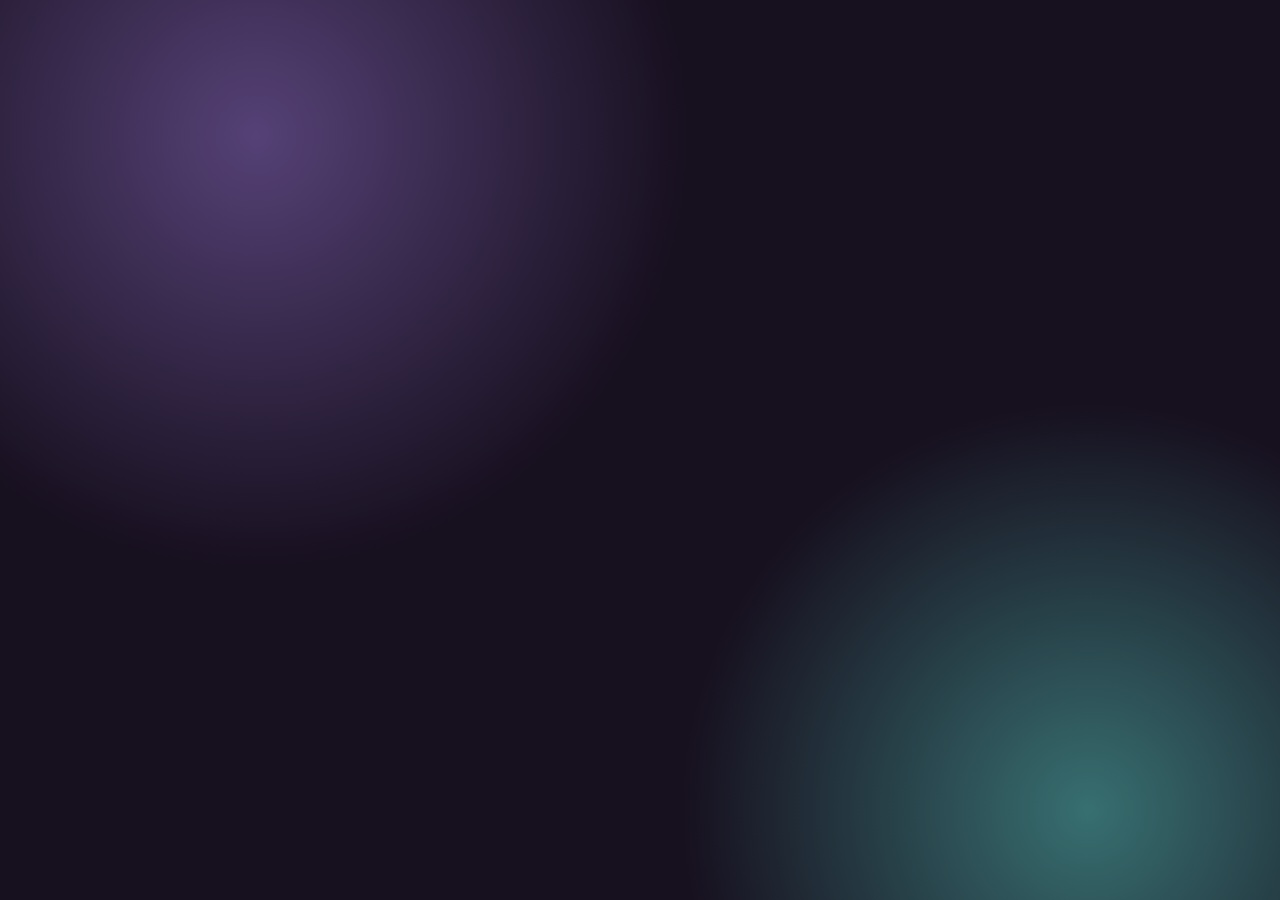
==== game.html @ 6e31cb01 "feat: add playable board game interface" ====
<!doctype html>
<html lang="en">
<head>
  <meta charset="UTF-8">
  <meta name="viewport" content="width=device-width, initial-scale=1.0, viewport-fit=cover">
  <meta name="theme-color" content="#191327">
  <title>Don't Take My Gummies! — Game</title>
  <link rel="stylesheet" href="css/game.css">
</head>
<body>
  <main id="game-root" aria-live="polite"></main>
  <script type="module" src="js/game.mjs"></script>
</body>
</html>
---- css/game.css ----
:root {
  --player-red: #ef5b67;
  --player-green: #54c99b;
  --player-blue: #5b9ff0;
  --player-yellow: #f4c542;
  --ink: #f9f4ff;
  --muted: #c9c0d8;
  --panel: rgba(28, 20, 46, 0.94);
  --line: rgba(255, 255, 255, 0.18);
  --shadow: 0 18px 48px rgba(6, 2, 15, 0.45);
}

* { box-sizing: border-box; }

html, body, #game-root { min-height: 100%; margin: 0; }

body {
  color: var(--ink);
  font-family: Arial, "Noto Sans KR", sans-serif;
  background: radial-gradient(circle at 20% 15%, #554176 0, transparent 34%),
    radial-gradient(circle at 85% 90%, #376f70 0, transparent 30%), #17101f;
}

button, select { font: inherit; }
button { cursor: pointer; }
button:disabled { cursor: not-allowed; opacity: 0.48; }

.game-shell, .setup-screen {
  min-height: 100dvh;
  display: grid;
  place-items: center;
  padding: clamp(10px, 2vw, 28px);
}

.board {
  width: min(96vw, 94dvh, 940px);
  aspect-ratio: 1;
  display: grid;
  grid-template: repeat(7, minmax(0, 1fr)) / repeat(7, minmax(0, 1fr));
  gap: clamp(2px, 0.45vw, 6px);
  padding: clamp(4px, 0.8vw, 10px);
  border: 1px solid rgba(255, 255, 255, 0.32);
  border-radius: clamp(16px, 3vw, 34px);
  background: rgba(13, 8, 25, 0.76);
  box-shadow: var(--shadow);
}

.tile {
  position: relative;
  min-width: 0;
  min-height: 0;
  display: grid;
  align-content: start;
  gap: 2px;
  overflow: hidden;
  padding: clamp(3px, 0.7vw, 9px);
  border: 1px solid var(--line);
  border-radius: clamp(7px, 1.2vw, 13px);
  background: #322447;
  color: var(--ink);
}

.tile--territory { background: linear-gradient(145deg, #3d2961, #293153); }
.tile--job { background: linear-gradient(145deg, #20465a, #27355a); }
.tile--event { background: linear-gradient(145deg, #613252, #402553); }
.tile--corner { align-content: center; justify-items: center; text-align: center; border-color: rgba(255, 220, 123, 0.65); background: linear-gradient(145deg, #77502b, #472e5d); }
.tile--blackjack, .tile--dice-game { background: linear-gradient(145deg, #5a3149, #322342); }

.tile__symbol { color: #ffe27a; font-size: clamp(12px, 1.7vw, 23px); line-height: 1; }
.tile__label { overflow: hidden; font-size: clamp(7px, 1.05vw, 13px); font-weight: 700; line-height: 1.08; text-overflow: ellipsis; }
.tile__owner { width: max-content; max-width: 100%; overflow: hidden; padding: 1px 4px; border-left: 3px solid var(--owner-color); border-radius: 3px; color: #f8efff; font-size: clamp(6px, 0.8vw, 10px); font-weight: 700; text-overflow: ellipsis; white-space: nowrap; }
.tile__markers { position: absolute; right: 3px; bottom: 3px; display: flex; flex-wrap: wrap; justify-content: end; gap: 2px; max-width: 75%; }

.player-marker {
  width: clamp(16px, 2.1vw, 28px);
  aspect-ratio: 1;
  display: inline-grid;
  place-items: center;
  overflow: hidden;
  border: 2px solid var(--player-color);
  border-radius: 50%;
  background: var(--player-color);
  color: #1c1426;
  font-size: 10px;
  font-weight: 800;
  box-shadow: 0 2px 7px rgba(0, 0, 0, 0.42);
}
.player-marker__avatar { width: 100%; height: 100%; object-fit: cover; }

.board-center {
  grid-area: 2 / 2 / 7 / 7;
  min-width: 0;
  display: flex;
  flex-direction: column;
  gap: clamp(5px, 0.8vw, 10px);
  overflow: auto;
  padding: clamp(8px, 1.6vw, 20px);
  border: 1px solid var(--line);
  border-radius: clamp(12px, 2vw, 24px);
  background: var(--panel);
}

.board-center__eyebrow, .setup-screen__eyebrow, .result-overlay__eyebrow { margin: 0; color: #ffe27a; font-size: clamp(9px, 1.2vw, 13px); font-weight: 800; letter-spacing: 0.1em; text-transform: uppercase; }

.player-status-list { display: grid; grid-template-columns: repeat(2, minmax(0, 1fr)); gap: 5px; margin: 0; padding: 0; list-style: none; }
.player-status { min-width: 0; display: flex; align-items: center; gap: 5px; padding: 4px; border-left: 3px solid var(--player-color); border-radius: 6px; background: rgba(255, 255, 255, 0.055); }
.player-status--active { background: color-mix(in srgb, var(--player-color) 23%, transparent); }
.player-status__text { min-width: 0; overflow: hidden; font-size: clamp(8px, 1vw, 12px); line-height: 1.15; text-overflow: ellipsis; white-space: nowrap; }
.player-status__jail { margin-left: auto; color: #ffb8b8; font-size: 9px; font-weight: 700; }

.dice { display: flex; align-items: center; gap: 6px; }
.die { width: clamp(25px, 3vw, 37px); aspect-ratio: 1; display: grid; place-items: center; border-radius: 8px; background: #f8f4ff; color: #291a3b; font-size: clamp(14px, 2vw, 23px); font-weight: 900; box-shadow: 0 3px 0 #a994c8; }
.dice__total { margin-left: 3px; color: var(--muted); font-size: clamp(10px, 1.2vw, 14px); font-weight: 700; }

.action-panel { padding: clamp(7px, 1vw, 12px); border: 1px solid rgba(255, 226, 122, 0.32); border-radius: 10px; background: rgba(255, 255, 255, 0.055); }
.action-panel__title { margin: 0; font-size: clamp(14px, 1.65vw, 20px); }
.action-panel__message { margin: 4px 0 8px; color: var(--muted); font-size: clamp(10px, 1.2vw, 14px); line-height: 1.3; }
.action-panel__controls { display: flex; flex-wrap: wrap; gap: 6px; align-items: center; }

.button, .count-button, .character-card { border: 1px solid rgba(255, 255, 255, 0.28); border-radius: 9px; color: var(--ink); background: #39274f; font-weight: 800; transition: transform 140ms ease, filter 140ms ease, border-color 140ms ease; }
.button { padding: 7px 10px; font-size: clamp(10px, 1.2vw, 14px); }
.button:not(:disabled):hover, .count-button:hover, .character-card:hover { transform: translateY(-1px); filter: brightness(1.13); }
.button--primary { border-color: #ffe27a; background: linear-gradient(135deg, #f0b949, #e77660); color: #251529; }
.button--quiet { background: #2e405f; }
.button--cup { min-width: 62px; background: #743e54; }
.destination-select { min-width: 120px; max-width: 100%; padding: 7px; border: 1px solid var(--line); border-radius: 8px; color: var(--ink); background: #21182f; }

.activity { margin-top: auto; }
.activity__title { margin: 0 0 3px; color: var(--muted); font-size: clamp(10px, 1.1vw, 13px); }
.activity__list { display: grid; gap: 2px; max-height: 78px; margin: 0; padding-left: 20px; overflow: auto; color: #ddd3e8; font-size: clamp(8px, 1vw, 11px); line-height: 1.23; }
.activity__empty { color: var(--muted); }

.result-overlay { position: fixed; inset: 0; z-index: 5; display: grid; place-content: center; gap: 9px; padding: 28px; text-align: center; background: rgba(13, 7, 24, 0.76); backdrop-filter: blur(5px); }
.result-overlay h1 { margin: 0; font-size: clamp(48px, 10vw, 116px); text-shadow: 0 4px 0 rgba(0, 0, 0, 0.22); }
.result-overlay p:not(.result-overlay__eyebrow) { max-width: 390px; margin: 0 auto; font-size: clamp(17px, 2.5vw, 26px); line-height: 1.35; }
.result-overlay--victory h1 { color: #ffe27a; }
.result-overlay--defeat h1 { color: #ff8a98; }

.setup-screen { width: min(100%, 820px); justify-items: center; align-content: center; text-align: center; }
.setup-screen__title { margin: 4px 0 8px; font-size: clamp(38px, 7vw, 70px); line-height: 0.98; text-shadow: 0 0 24px rgba(255, 226, 122, 0.55); }
.setup-screen__intro { max-width: 560px; margin: 0 0 18px; color: var(--muted); font-size: clamp(15px, 2vw, 20px); line-height: 1.4; }
.setup-count { display: flex; align-items: center; justify-content: center; gap: 10px; margin-bottom: 16px; }
.setup-count__label { color: var(--muted); font-weight: 700; }
.setup-count__buttons { display: flex; gap: 6px; }
.count-button { width: 37px; aspect-ratio: 1; }
.count-button--selected { border-color: #ffe27a; background: #d78059; color: #2a182f; }
.character-grid { width: min(100%, 660px); display: grid; grid-template-columns: repeat(4, minmax(0, 1fr)); gap: clamp(8px, 1.5vw, 16px); }
.character-card { min-width: 0; padding: 7px; background: rgba(255, 255, 255, 0.06); }
.character-card--selected { border: 3px solid var(--player-color); box-shadow: 0 0 0 2px rgba(255, 255, 255, 0.1), 0 0 20px color-mix(in srgb, var(--player-color) 48%, transparent); }
.character-card__avatar { width: 100%; aspect-ratio: 0.9; display: block; object-fit: contain; border-radius: 8px; background: rgba(255, 255, 255, 0.08); }
.character-card__name { display: block; overflow: hidden; margin-top: 5px; font-size: clamp(10px, 1.5vw, 15px); text-overflow: ellipsis; white-space: nowrap; }
.setup-screen__start { margin-top: 20px; padding: 12px 20px; font-size: clamp(14px, 1.8vw, 18px); }

@media (max-width: 600px) {
  .board { width: min(98vw, 92dvh); border-radius: 14px; }
  .board-center { gap: 5px; padding: 7px; }
  .player-status-list { grid-template-columns: 1fr; }
  .player-status:not(.player-status--active) { display: none; }
  .player-marker { width: 17px; }
  .tile__owner { display: none; }
  .activity { display: none; }
  .character-grid { grid-template-columns: repeat(2, minmax(0, 150px)); }
}

@media (max-height: 620px) and (orientation: landscape) {
  .board { width: min(96vw, 94dvh); }
  .activity { display: none; }
  .action-panel__message { margin-block: 2px 5px; }
}
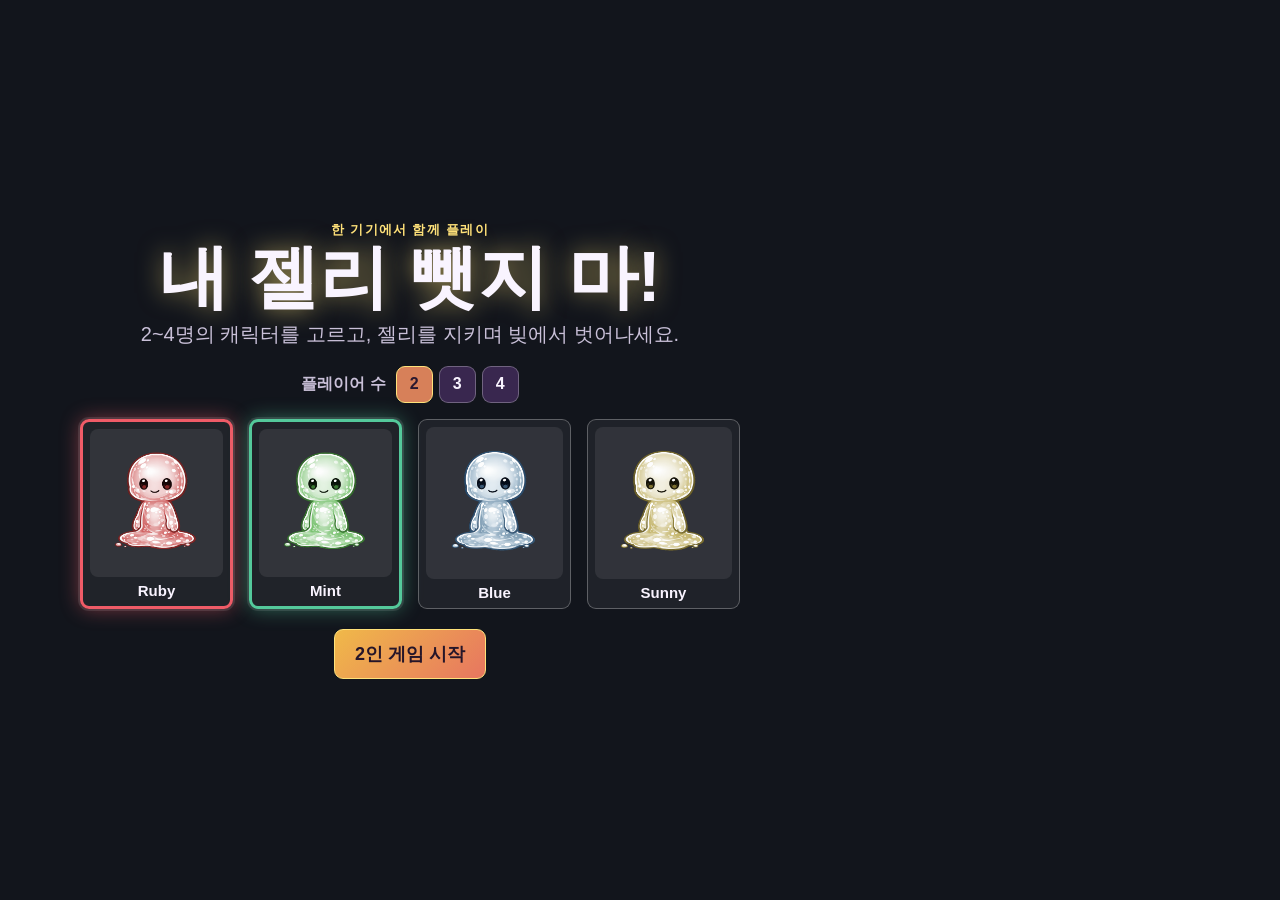
==== commit ed33fc51: "feat: add arcade corner player hud" ====
--- a/game.html
+++ b/game.html
@@ -7,7 +7,7 @@
   <title>Don't Take My Gummies! — Game</title>
   <link rel="stylesheet" href="css/game.css">
 </head>
-<body>
+<body class="arcade-page">
   <main id="game-root" aria-live="polite"></main>
   <script type="module" src="js/game.mjs"></script>
 </body>
--- a/css/game.css
+++ b/css/game.css
@@ -3,9 +3,13 @@
   --player-green: #54c99b;
   --player-blue: #5b9ff0;
   --player-yellow: #f4c542;
+  --arcade-bg: #12151c;
+  --arcade-surface: #202633;
+  --arcade-surface-strong: #171c27;
+  --arcade-accent: #ffe27a;
   --ink: #f9f4ff;
   --muted: #c9c0d8;
-  --panel: rgba(28, 20, 46, 0.94);
+  --panel: #202633;
   --line: rgba(255, 255, 255, 0.18);
   --shadow: 0 18px 48px rgba(6, 2, 15, 0.45);
 }
@@ -14,11 +18,10 @@
 
 html, body, #game-root { min-height: 100%; margin: 0; }
 
-body {
+body.arcade-page {
   color: var(--ink);
   font-family: Arial, "Noto Sans KR", sans-serif;
-  background: radial-gradient(circle at 20% 15%, #554176 0, transparent 34%),
-    radial-gradient(circle at 85% 90%, #376f70 0, transparent 30%), #17101f;
+  background: var(--arcade-bg);
 }
 
 button, select { font: inherit; }
@@ -33,7 +36,7 @@
 }
 
 .board {
-  width: min(96vw, 94dvh, 940px);
+  width: min(64vw, 84dvh, 940px);
   aspect-ratio: 1;
   display: grid;
   grid-template: repeat(7, minmax(0, 1fr)) / repeat(7, minmax(0, 1fr));
@@ -41,7 +44,7 @@
   padding: clamp(4px, 0.8vw, 10px);
   border: 1px solid rgba(255, 255, 255, 0.32);
   border-radius: clamp(16px, 3vw, 34px);
-  background: rgba(13, 8, 25, 0.76);
+  background: var(--arcade-surface-strong);
   box-shadow: var(--shadow);
 }
 
@@ -56,15 +59,15 @@
   padding: clamp(3px, 0.7vw, 9px);
   border: 1px solid var(--line);
   border-radius: clamp(7px, 1.2vw, 13px);
-  background: #322447;
+  background: #2c3445;
   color: var(--ink);
 }
 
-.tile--territory { background: linear-gradient(145deg, #3d2961, #293153); }
-.tile--job { background: linear-gradient(145deg, #20465a, #27355a); }
-.tile--event { background: linear-gradient(145deg, #613252, #402553); }
-.tile--corner { align-content: center; justify-items: center; text-align: center; border-color: rgba(255, 220, 123, 0.65); background: linear-gradient(145deg, #77502b, #472e5d); }
-.tile--blackjack, .tile--dice-game { background: linear-gradient(145deg, #5a3149, #322342); }
+.tile--territory { background: #34315a; }
+.tile--job { background: #24495c; }
+.tile--event { background: #573451; }
+.tile--corner { align-content: center; justify-items: center; text-align: center; border-color: rgba(255, 220, 123, 0.65); background: #694a33; }
+.tile--blackjack, .tile--dice-game { background: #56354d; }
 
 .tile__symbol { color: #ffe27a; font-size: clamp(12px, 1.7vw, 23px); line-height: 1; }
 .tile__label { overflow: hidden; font-size: clamp(7px, 1.05vw, 13px); font-weight: 700; line-height: 1.08; text-overflow: ellipsis; }
@@ -102,11 +105,31 @@
 
 .board-center__eyebrow, .setup-screen__eyebrow, .result-overlay__eyebrow { margin: 0; color: #ffe27a; font-size: clamp(9px, 1.2vw, 13px); font-weight: 800; letter-spacing: 0.1em; text-transform: uppercase; }
 
-.player-status-list { display: grid; grid-template-columns: repeat(2, minmax(0, 1fr)); gap: 5px; margin: 0; padding: 0; list-style: none; }
-.player-status { min-width: 0; display: flex; align-items: center; gap: 5px; padding: 4px; border-left: 3px solid var(--player-color); border-radius: 6px; background: rgba(255, 255, 255, 0.055); }
-.player-status--active { background: color-mix(in srgb, var(--player-color) 23%, transparent); }
-.player-status__text { min-width: 0; overflow: hidden; font-size: clamp(8px, 1vw, 12px); line-height: 1.15; text-overflow: ellipsis; white-space: nowrap; }
-.player-status__jail { margin-left: auto; color: #ffb8b8; font-size: 9px; font-weight: 700; }
+.arcade-hud { pointer-events: none; }
+.arcade-hud__slot {
+  position: fixed;
+  z-index: 4;
+  width: min(250px, 18vw);
+  min-width: 142px;
+  display: flex;
+  align-items: center;
+  gap: clamp(5px, 0.7vw, 9px);
+  padding: clamp(5px, 0.8vw, 10px);
+  border: 2px solid var(--player-color);
+  border-radius: 10px;
+  background: var(--arcade-surface);
+  box-shadow: 0 7px 0 rgba(0, 0, 0, 0.28);
+}
+.arcade-hud__slot--top-left { top: clamp(10px, 2vw, 28px); left: clamp(10px, 2vw, 28px); }
+.arcade-hud__slot--bottom-right { right: clamp(10px, 2vw, 28px); bottom: clamp(10px, 2vw, 28px); }
+.arcade-hud__slot--top-right { top: clamp(10px, 2vw, 28px); right: clamp(10px, 2vw, 28px); }
+.arcade-hud__slot--bottom-left { bottom: clamp(10px, 2vw, 28px); left: clamp(10px, 2vw, 28px); }
+.arcade-hud__slot--active { border-color: var(--arcade-accent); box-shadow: 0 0 0 3px var(--player-color), 0 7px 0 rgba(0, 0, 0, 0.28); }
+.arcade-hud__details { min-width: 0; display: grid; gap: 2px; }
+.arcade-hud__name, .arcade-hud__stats { overflow: hidden; text-overflow: ellipsis; white-space: nowrap; }
+.arcade-hud__name { color: var(--ink); font-size: clamp(11px, 1.25vw, 15px); }
+.arcade-hud__stats { color: var(--muted); font-size: clamp(8px, 0.9vw, 11px); font-weight: 700; }
+.arcade-hud__jail { width: max-content; padding: 1px 4px; border-radius: 3px; background: #9d4555; color: #fff2f2; font-size: clamp(8px, 0.8vw, 10px); font-weight: 800; text-transform: uppercase; }
 
 .dice { display: flex; align-items: center; gap: 6px; }
 .die { width: clamp(25px, 3vw, 37px); aspect-ratio: 1; display: grid; place-items: center; border-radius: 8px; background: #f8f4ff; color: #291a3b; font-size: clamp(14px, 2vw, 23px); font-weight: 900; box-shadow: 0 3px 0 #a994c8; }
@@ -152,18 +175,24 @@
 .setup-screen__start { margin-top: 20px; padding: 12px 20px; font-size: clamp(14px, 1.8vw, 18px); }
 
 @media (max-width: 600px) {
-  .board { width: min(98vw, 92dvh); border-radius: 14px; }
+  .game-shell { align-content: center; padding: 68px 6px; }
+  .board { width: min(96vw, calc(100dvh - 136px)); border-radius: 14px; }
   .board-center { gap: 5px; padding: 7px; }
-  .player-status-list { grid-template-columns: 1fr; }
-  .player-status:not(.player-status--active) { display: none; }
   .player-marker { width: 17px; }
+  .arcade-hud__slot { width: calc(50vw - 12px); min-width: 0; min-height: 54px; gap: 4px; padding: 4px; border-radius: 7px; }
+  .arcade-hud__slot--top-left, .arcade-hud__slot--top-right { top: 6px; }
+  .arcade-hud__slot--bottom-left, .arcade-hud__slot--bottom-right { bottom: 6px; }
+  .arcade-hud__slot--top-left, .arcade-hud__slot--bottom-left { left: 6px; }
+  .arcade-hud__slot--top-right, .arcade-hud__slot--bottom-right { right: 6px; }
+  .arcade-hud__name { font-size: 10px; }
+  .arcade-hud__stats, .arcade-hud__jail { font-size: 7px; }
   .tile__owner { display: none; }
-  .activity { display: none; }
+  .activity__list { max-height: 44px; font-size: 7px; }
   .character-grid { grid-template-columns: repeat(2, minmax(0, 150px)); }
 }
 
 @media (max-height: 620px) and (orientation: landscape) {
-  .board { width: min(96vw, 94dvh); }
-  .activity { display: none; }
+  .board { width: min(72vw, calc(100dvh - 24px)); }
+  .activity__list { max-height: 34px; }
   .action-panel__message { margin-block: 2px 5px; }
 }
